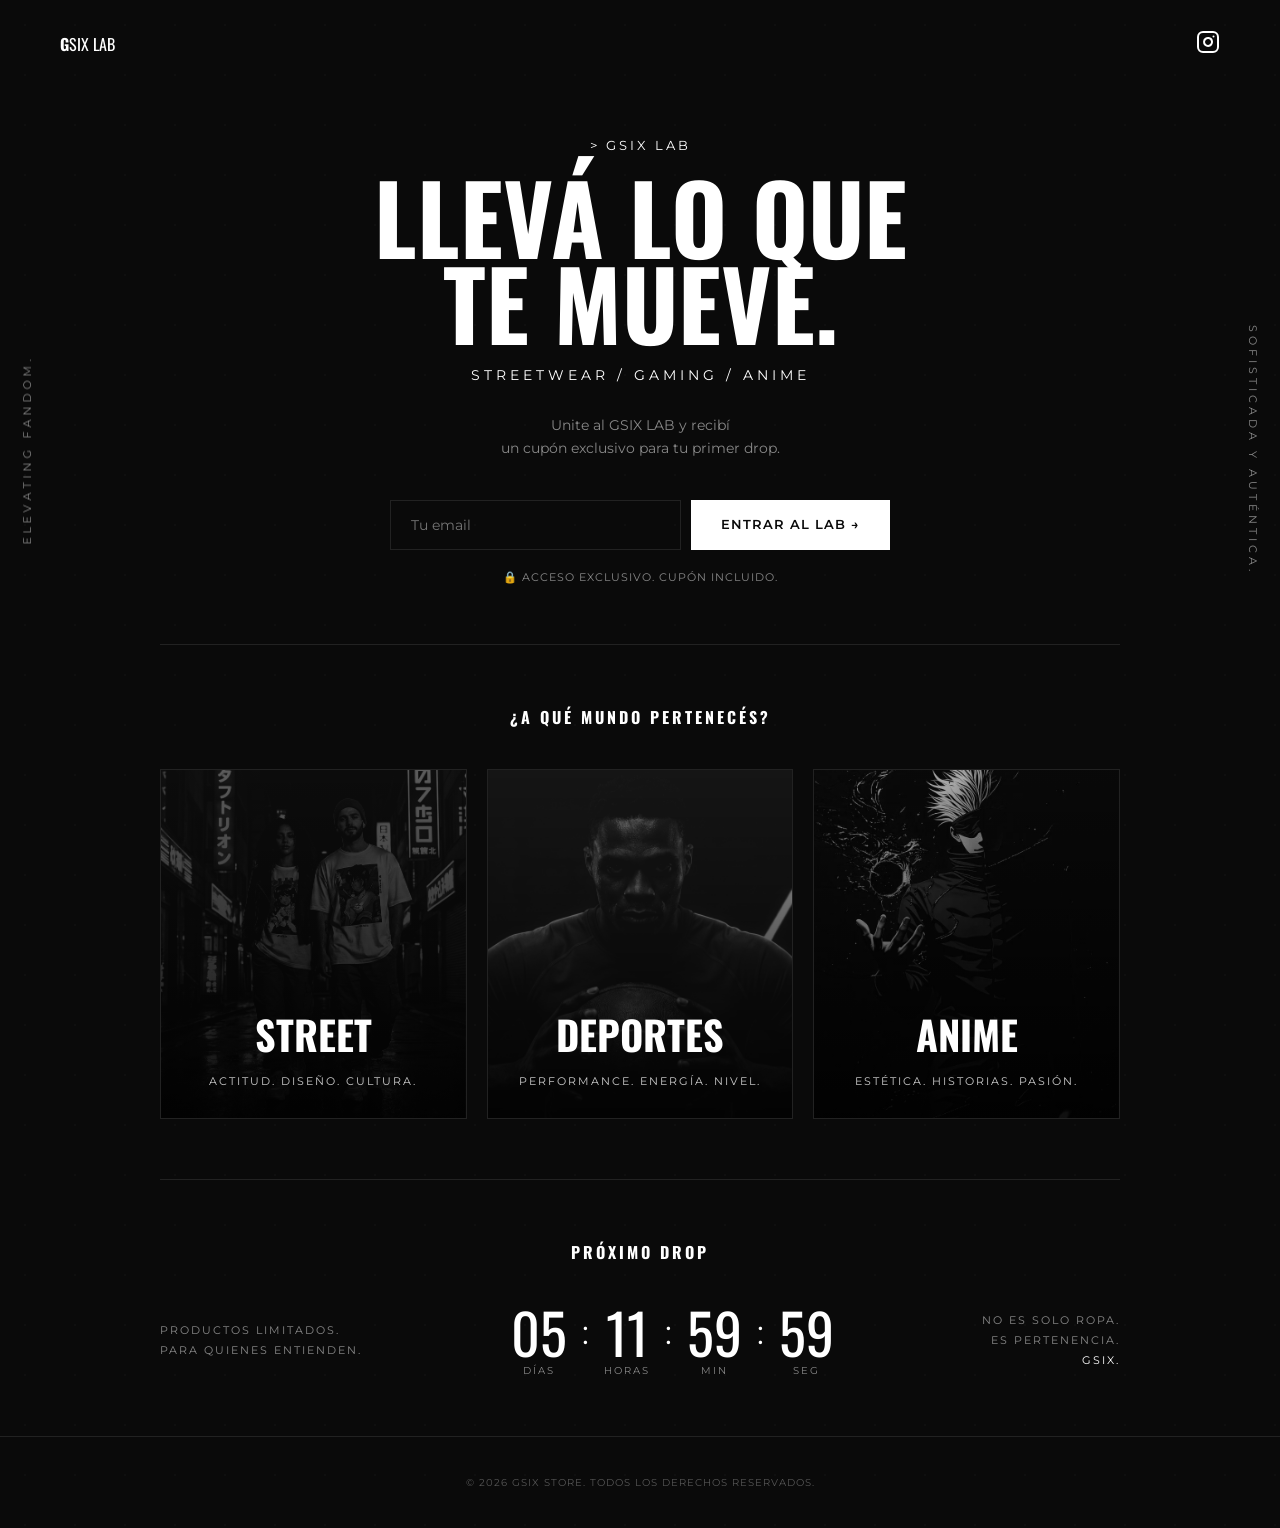
==== index.html @ d65bfbaf "feat: conexión del formulario con webhook de MailerLite" ====
<!DOCTYPE html>
<html lang="es">
<head>
    <meta charset="UTF-8">
    <meta name="viewport" content="width=device-width, initial-scale=1.0">
    <title>GSIX Store - Acceso Exclusivo</title>
    <link rel="stylesheet" href="css/main.css">
    <link rel="preconnect" href="https://fonts.googleapis.com">
    <link rel="preconnect" href="https://fonts.gstatic.com" crossorigin>
    <link href="https://fonts.googleapis.com/css2?family=Montserrat:wght@300;400;600&family=Oswald:wght@400;600;700&display=swap" rel="stylesheet">
</head>
<body>
    <div class="side-text left">ELEVATING FANDOM.</div>
    <div class="side-text right">SOFISTICADA Y AUTÉNTICA.</div>

    <header>
        <div class="logo">
        <div class="logo-icon-circle">
            
        </div>
            <span class="logo-text"><STROng>G</STROng>six lab</span>
        </div>
        <div class="social-icon">
            <svg width="24" height="24" viewBox="0 0 24 24" fill="none" stroke="currentColor" stroke-width="2" stroke-linecap="round" stroke-linejoin="round"><rect x="2" y="2" width="20" height="20" rx="5" ry="5"></rect><path d="M16 11.37A4 4 0 1 1 12.63 8 4 4 0 0 1 16 11.37z"></path><line x1="17.5" y1="6.5" x2="17.51" y2="6.5"></line></svg>
        </div>
    </header>

    <main>
        <section class="hero">
            <p class="subtitle">> GSIX LAB</p>
            <h1>LLEVÁ LO QUE<br>TE MUEVE.</h1>
            <p class="categories">STREETWEAR / GAMING / ANIME</p>
            <p class="description">Unite al GSIX LAB y recibí<br>un cupón exclusivo para tu primer drop.</p>
            
            <form id="capture-form" class="capture-form">
                <input type="email" id="email" placeholder="Tu email" required>
                <button type="submit">ENTRAR AL LAB &rarr;</button>
            </form>
            <p class="secure-text">🔒 ACCESO EXCLUSIVO. CUPÓN INCLUIDO.</p>
        </section>

        <section class="cards-section">
            <h2 class="section-title">¿A QUÉ MUNDO PERTENECÉS?</h2>
            <div class="cards-grid">
                <div class="card" style="background-image: linear-gradient(to bottom, rgba(0,0,0,0.3), rgba(0,0,0,0.9)), url('img/PERSONAS.png');">
                    <h3>STREET</h3>
                    <p>ACTITUD. DISEÑO. CULTURA.</p>
                </div>
                <div class="card" style="background-image: linear-gradient(to bottom, rgba(0,0,0,0.3), rgba(0,0,0,0.9)), url('img/DEPORTES.png');">
                    <h3>DEPORTES</h3>
                    <p>PERFORMANCE. ENERGÍA. NIVEL.</p>
                </div>
                <div class="card" style="background-image: linear-gradient(to bottom, rgba(0,0,0,0.3), rgba(0,0,0,0.9)), url('img/GJOFILL.jpg');">
                    <h3>ANIME</h3>
                    <p>ESTÉTICA. HISTORIAS. PASIÓN.</p>
                </div>
            </div>
        </section>

        <section class="countdown-section">
            <h2 class="section-title">PRÓXIMO DROP</h2>
            <div class="countdown-container">
                <div class="side-info left-info">
                    <p>PRODUCTOS LIMITADOS.<br>PARA QUIENES ENTIENDEN.</p>
                </div>
                
                <div class="timer" id="timer">
                    <div class="time-block">
                        <span id="days" class="number">05</span>
                        <span class="label">DÍAS</span>
                    </div>
                    <span class="colon">:</span>
                    <div class="time-block">
                        <span id="hours" class="number">12</span>
                        <span class="label">HORAS</span>
                    </div>
                    <span class="colon">:</span>
                    <div class="time-block">
                        <span id="minutes" class="number">44</span>
                        <span class="label">MIN</span>
                    </div>
                    <span class="colon">:</span>
                    <div class="time-block">
                        <span id="seconds" class="number">32</span>
                        <span class="label">SEG</span>
                    </div>
                </div>

                <div class="side-info right-info">
                    <p>NO ES SOLO ROPA.<br>ES PERTENENCIA.<br><span class="highlight">GSIX.</span></p>
                </div>
            </div>
        </section>
    </main>

    <footer>
        
        <p class="copyright">&copy; 2026 GSIX STORE. TODOS LOS DERECHOS RESERVADOS.</p>
    </footer>

    <script src="js/emails.js"></script>
</body>
</html>
---- css/main.css ----
/* Variables & Reset */
:root {
    --bg-color: #0a0a0a;
    --text-main: #ffffff;
    --text-muted: #888888;
    --accent: #ffffff;
    --border-color: #222222;
}

* {
    margin: 0;
    padding: 0;
    box-sizing: border-box;
}

body {
    background-color: var(--bg-color);
    color: var(--text-main);
    font-family: 'Montserrat', sans-serif;
    overflow-x: hidden;
    position: relative;
}

/* Background Texture/Lines (Optional subtle effect) */
body::before {
    content: "";
    position: absolute;
    top: 0; left: 0; right: 0; bottom: 0;
    background-image: radial-gradient(circle, rgba(255,255,255,0.02) 1px, transparent 1px);
    background-size: 50px 50px;
    z-index: -1;
    pointer-events: none;
}

/* Typography */
h1, h2, h3, .logo, .number {
    font-family: 'Oswald', sans-serif;
    text-transform: uppercase;
}

/* Side Texts */
.side-text {
    position: fixed;
    top: 50%;
    transform: translateY(-50%);
    font-size: 0.7rem;
    letter-spacing: 4px;
    color: var(--text-muted);
    writing-mode: vertical-rl;
    z-index: 10;
}
.side-text.left {
    left: 20px;
    transform: translateY(-50%) rotate(180deg);
}
.side-text.right {
    right: 20px;
}

/* Header */
header {
    display: flex;
    justify-content: space-between;
    align-items: center;
    padding: 30px 60px;
}
.logo {
    /* Eliminamos los estilos de texto anteriores */
    display: flex;       /* Centra la imagen verticalmente en el header */
    align-items: center;
}
.logo {
    display: flex;
    align-items: center;
}

.logo img {
    height: 38px; /* Un tamaño sutil y elegante */
    width: auto;
    display: block;
    /* Cero bordes, cero radios, cero object-fit */
}
.social-icon {
    cursor: pointer;
}

/* Main Content Container */
main {
    max-width: 1000px;
    margin: 0 auto;
    padding: 0 20px;
}

/* Hero Section */
.hero {
    text-align: center;
    margin-top: 50px;
    padding-bottom: 60px;
    border-bottom: 1px solid var(--border-color);
}
.subtitle {
    font-size: 0.8rem;
    letter-spacing: 3px;
    margin-bottom: 20px;
}
.hero h1 {
    font-size: 6rem;
    line-height: 0.9;
    margin-bottom: 20px;
}
.categories {
    font-size: 0.9rem;
    letter-spacing: 4px;
    margin-bottom: 30px;
}
.description {
    color: var(--text-muted);
    font-size: 0.9rem;
    line-height: 1.6;
    margin-bottom: 40px;
}

/* Form */
.capture-form {
    display: flex;
    justify-content: center;
    gap: 10px;
    max-width: 500px;
    margin: 0 auto 20px auto;
}
.capture-form input {
    flex: 1;
    background: transparent;
    border: 1px solid var(--border-color);
    color: var(--text-main);
    padding: 15px 20px;
    font-family: inherit;
    font-size: 0.9rem;
    outline: none;
}
.capture-form button {
    background: var(--text-main);
    color: var(--bg-color);
    border: none;
    padding: 0 30px;
    font-family: inherit;
    font-weight: 600;
    font-size: 0.8rem;
    letter-spacing: 1px;
    cursor: pointer;
    transition: background 0.3s ease;
}
.capture-form button:hover {
    background: #cccccc;
}
.secure-text {
    font-size: 0.7rem;
    color: var(--text-muted);
    letter-spacing: 1px;
}

/* Cards Section */
.cards-section {
    padding: 60px 0;
    border-bottom: 1px solid var(--border-color);
    text-align: center;
}
.section-title {
    font-size: 1rem;
    letter-spacing: 3px;
    margin-bottom: 40px;
}
.cards-grid {
    display: grid;
    grid-template-columns: repeat(3, 1fr);
    gap: 20px;
}
.card {
    height: 350px;
    background-size: cover;
    background-position: center;
    display: flex;
    flex-direction: column;
    justify-content: flex-end;
    padding: 30px 20px;
    border: 1px solid var(--border-color);
    text-align: center;
    transition: transform 0.3s ease;
}
.card:hover {
    transform: translateY(-5px);
}
.card h3 {
    font-size: 2.5rem;
    margin-bottom: 10px;
}
.card p {
    font-size: 0.7rem;
    letter-spacing: 2px;
    color: #ccc;
}

/* Countdown Section */
.countdown-section {
    padding: 60px 0;
    text-align: center;
}
.countdown-container {
    display: flex;
    justify-content: space-between;
    align-items: center;
    margin-top: 40px;
}
.side-info p {
    font-size: 0.7rem;
    color: var(--text-muted);
    letter-spacing: 2px;
    text-align: left;
    line-height: 1.8;
}
.side-info.right-info p {
    text-align: right;
}
.highlight {
    color: var(--text-main);
}
.timer {
    display: flex;
    align-items: center;
    gap: 15px;
}
.time-block {
    display: flex;
    flex-direction: column;
}
.time-block .number {
    font-size: 3.5rem;
    line-height: 1;
}
.time-block .label {
    font-size: 0.6rem;
    letter-spacing: 2px;
    color: var(--text-muted);
    margin-top: 5px;
}
.colon {
    font-size: 2rem;
    margin-bottom: 15px;
}

/* Footer */
footer {
    border-top: 1px solid var(--border-color);
    padding: 40px 0;
    text-align: center;
}
.footer-links {
    margin-bottom: 20px;
}
.footer-links a {
    color: var(--text-muted);
    text-decoration: none;
    font-size: 0.7rem;
    letter-spacing: 2px;
    margin: 0 15px;
    transition: color 0.3s ease;
}
.footer-links a:hover {
    color: var(--text-main);
}
.copyright {
    font-size: 0.6rem;
    color: #555;
    letter-spacing: 1px;
}

/* Responsive */
@media (max-width: 768px) {
    .hero h1 { font-size: 4rem; }
    .cards-grid { grid-template-columns: 1fr; }
    .countdown-container { flex-direction: column; gap: 40px; }
    .side-info p { text-align: center; }
    .side-text { display: none; }
    .capture-form { flex-direction: column; }
    .capture-form button { padding: 15px; }
}
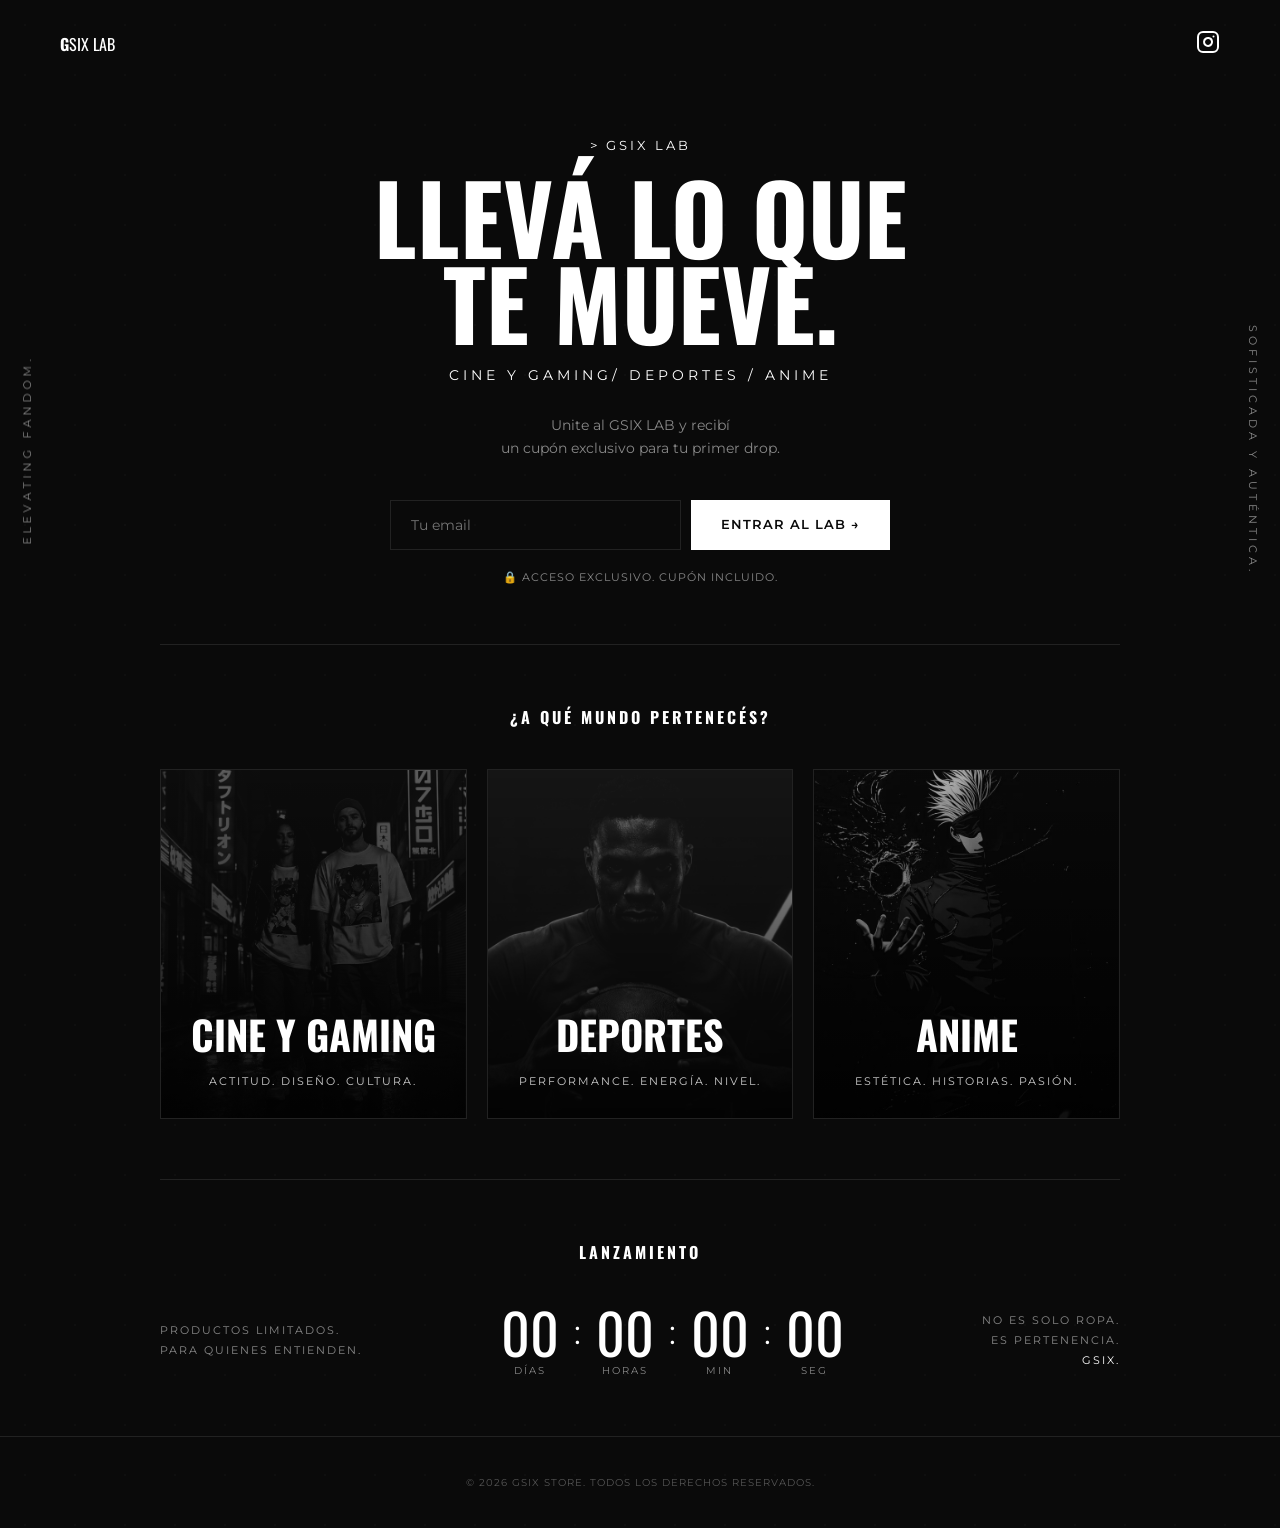
==== commit 5c0c1eeb: "Actualización: contador al 14 de junio y página de agradecimiento" ====
--- a/index.html
+++ b/index.html
@@ -29,7 +29,7 @@
         <section class="hero">
             <p class="subtitle">> GSIX LAB</p>
             <h1>LLEVÁ LO QUE<br>TE MUEVE.</h1>
-            <p class="categories">STREETWEAR / GAMING / ANIME</p>
+            <p class="categories">CINE Y GAMING/ DEPORTES / ANIME</p>
             <p class="description">Unite al GSIX LAB y recibí<br>un cupón exclusivo para tu primer drop.</p>
             
             <form id="capture-form" class="capture-form">
@@ -43,7 +43,7 @@
             <h2 class="section-title">¿A QUÉ MUNDO PERTENECÉS?</h2>
             <div class="cards-grid">
                 <div class="card" style="background-image: linear-gradient(to bottom, rgba(0,0,0,0.3), rgba(0,0,0,0.9)), url('img/PERSONAS.png');">
-                    <h3>STREET</h3>
+                    <h3>CINE Y GAMING</h3>
                     <p>ACTITUD. DISEÑO. CULTURA.</p>
                 </div>
                 <div class="card" style="background-image: linear-gradient(to bottom, rgba(0,0,0,0.3), rgba(0,0,0,0.9)), url('img/DEPORTES.png');">
@@ -58,7 +58,7 @@
         </section>
 
         <section class="countdown-section">
-            <h2 class="section-title">PRÓXIMO DROP</h2>
+            <h2 class="section-title">LANZAMIENTO</h2>
             <div class="countdown-container">
                 <div class="side-info left-info">
                     <p>PRODUCTOS LIMITADOS.<br>PARA QUIENES ENTIENDEN.</p>
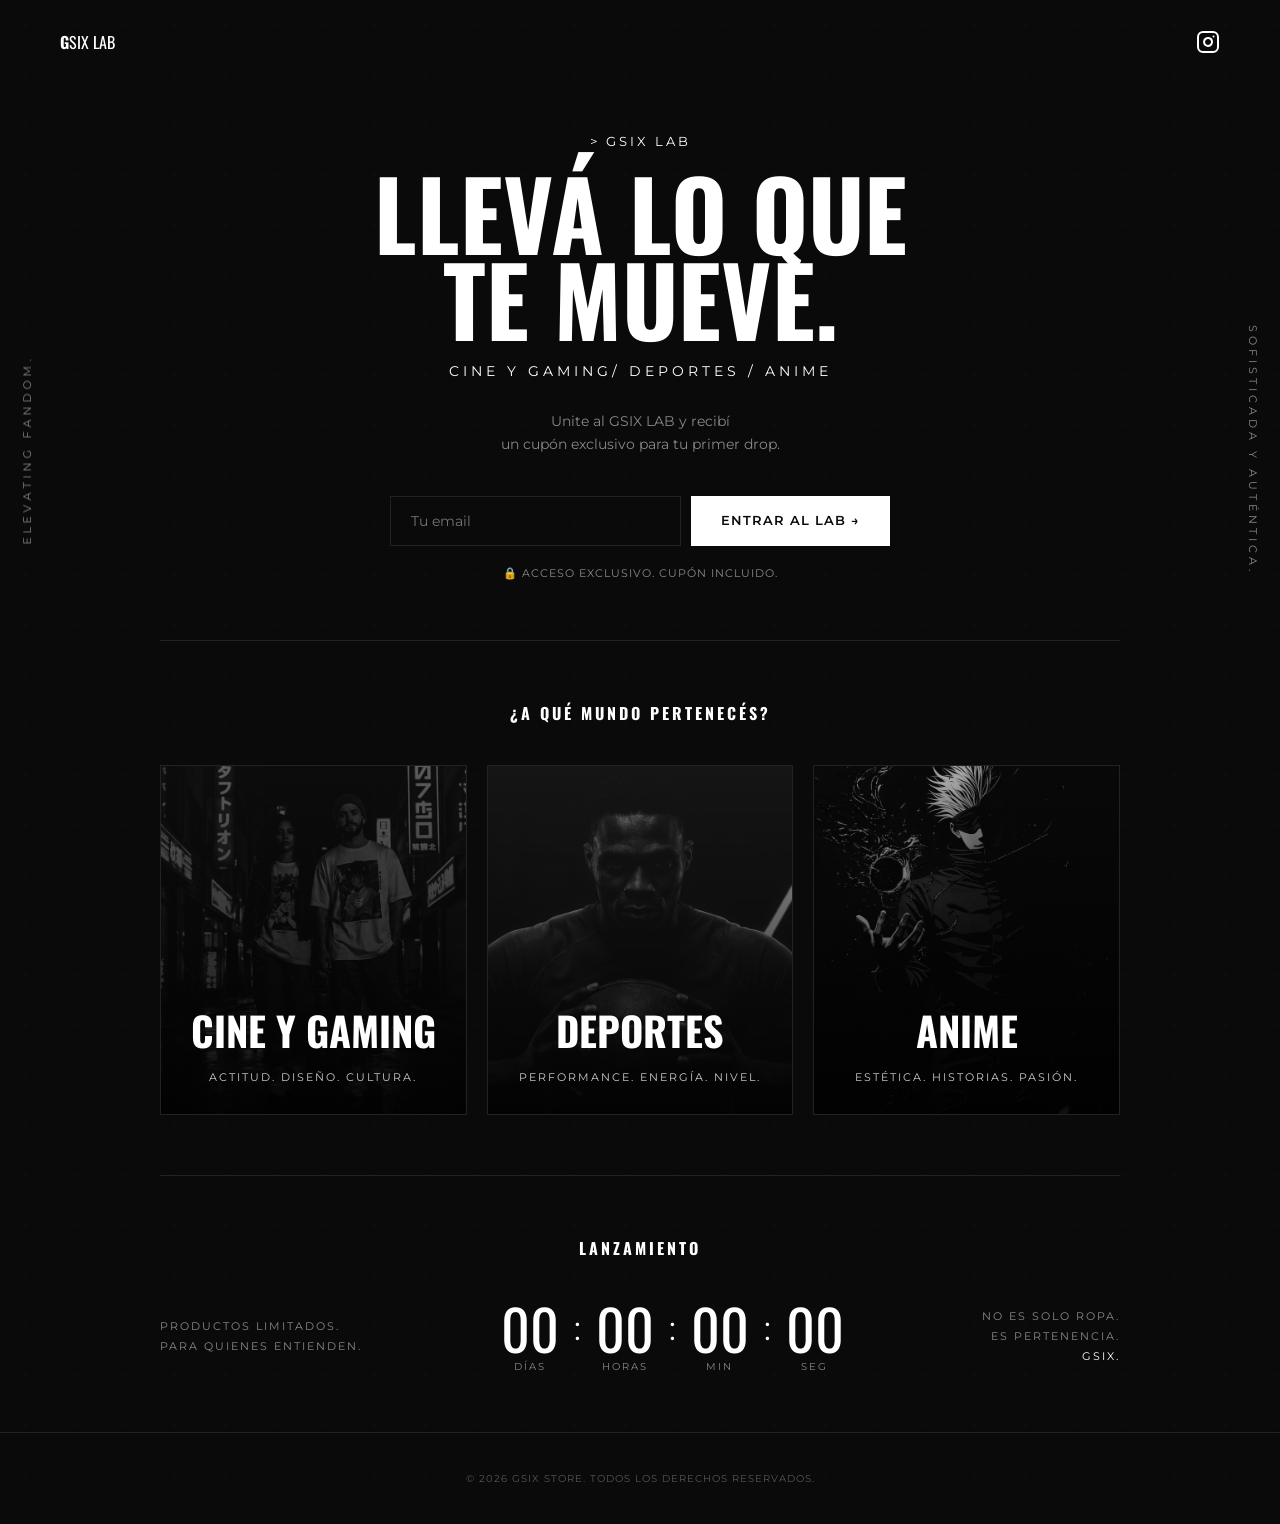
==== commit 0078ea1b: "link instagram" ====
--- a/index.html
+++ b/index.html
@@ -8,6 +8,21 @@
     <link rel="preconnect" href="https://fonts.googleapis.com">
     <link rel="preconnect" href="https://fonts.gstatic.com" crossorigin>
     <link href="https://fonts.googleapis.com/css2?family=Montserrat:wght@300;400;600&family=Oswald:wght@400;600;700&display=swap" rel="stylesheet">
+    <script>
+    !function(f,b,e,v,n,t,s)
+    {if(f.fbq)return;n=f.fbq=function(){n.callMethod?
+    n.callMethod.apply(n,arguments):n.queue.push(arguments)};
+    if(!f._fbq)f._fbq=n;n.push=n;n.loaded=!0;n.version='2.0';
+    n.queue=[];t=b.createElement(e);t.async=!0;
+    t.src=v;s=b.getElementsByTagName(e)[0];
+    s.parentNode.insertBefore(t,s)}(window, document,'script',
+    'https://connect.facebook.net/en_US/fbevents.js');
+    fbq('init', '1665708781364934');
+    fbq('track', 'PageView');
+    </script>
+    <noscript><img height="1" width="1" style="display:none"
+    src="https://www.facebook.com/tr?id=1665708781364934&ev=PageView&noscript=1"
+    /></noscript>
 </head>
 <body>
     <div class="side-text left">ELEVATING FANDOM.</div>
@@ -21,7 +36,9 @@
             <span class="logo-text"><STROng>G</STROng>six lab</span>
         </div>
         <div class="social-icon">
-            <svg width="24" height="24" viewBox="0 0 24 24" fill="none" stroke="currentColor" stroke-width="2" stroke-linecap="round" stroke-linejoin="round"><rect x="2" y="2" width="20" height="20" rx="5" ry="5"></rect><path d="M16 11.37A4 4 0 1 1 12.63 8 4 4 0 0 1 16 11.37z"></path><line x1="17.5" y1="6.5" x2="17.51" y2="6.5"></line></svg>
+            <a href="https://www.instagram.com/gsix_store" target="_blank" rel="noopener noreferrer" style="color: inherit; display: flex; align-items: center; justify-content: center; text-decoration: none;">
+                <svg width="24" height="24" viewBox="0 0 24 24" fill="none" stroke="currentColor" stroke-width="2" stroke-linecap="round" stroke-linejoin="round"><rect x="2" y="2" width="20" height="20" rx="5" ry="5"></rect><path d="M16 11.37A4 4 0 1 1 12.63 8 4 4 0 0 1 16 11.37z"></path><line x1="17.5" y1="6.5" x2="17.51" y2="6.5"></line></svg>
+            </a>
         </div>
     </header>
 
